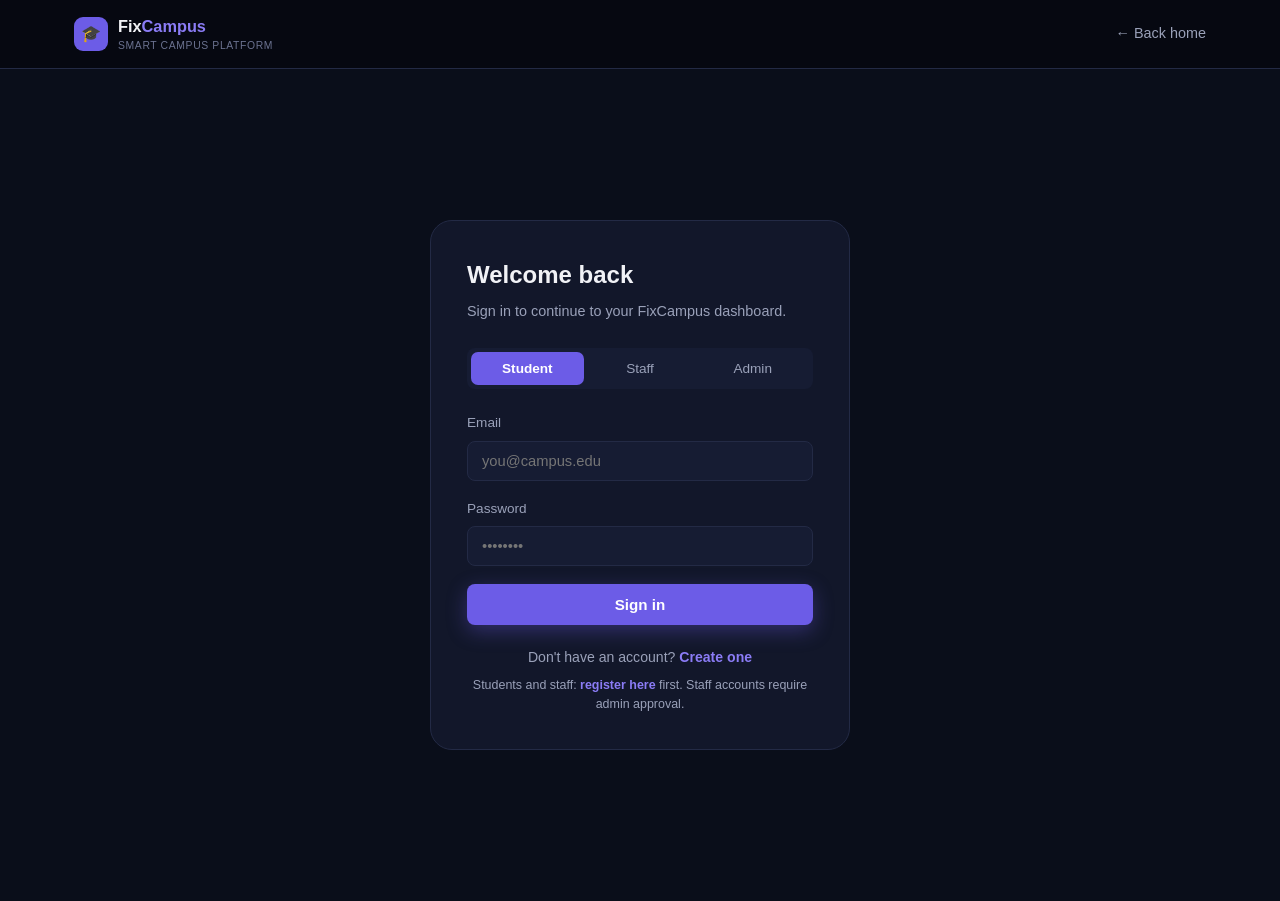
==== frontend/student-dashboard.html @ 4f2c56ac "Initial FixCampus project" ====
<!DOCTYPE html>
<html lang="en">
<head>
<meta charset="UTF-8" />
<meta name="viewport" content="width=device-width, initial-scale=1.0" />
<title>Student Dashboard — FixCampus</title>
<link rel="stylesheet" href="css/style.css" />
</head>
<body>

<nav class="navbar">
  <div class="container">
    <a href="index.html" class="brand">
      <div class="brand-mark">🎓</div>
      <div>
        <div class="brand-name">Fix<span>Campus</span></div>
        <div class="brand-sub">SMART CAMPUS PLATFORM</div>
      </div>
    </a>
    <div></div>
    <div class="nav-actions">
      <button class="btn btn-outline" id="logoutBtn">Log out</button>
    </div>
  </div>
</nav>

<div class="dash-shell">
  <aside class="sidebar">
    <div class="sidebar-user">
      <div class="name" id="sidebarName">Student</div>
      <div class="role" id="sidebarRole">student</div>
    </div>
    <a href="#" class="side-link active">📋 My Complaints</a>
    <a href="#submitForm" class="side-link">➕ Submit New</a>
    <a href="#" class="side-link logout" id="sidebarLogout">↩ Log out</a>
  </aside>

  <main class="dash-main">
    <div class="dash-header">
      <div>
        <h1>My Complaints</h1>
        <p>Report new issues and track their progress in real time.</p>
      </div>
    </div>

    <div class="mini-stats">
      <div class="mini-stat"><div class="num" id="statTotal">—</div><div class="lbl">Total submitted</div></div>
      <div class="mini-stat"><div class="num" id="statOpen">—</div><div class="lbl">In progress</div></div>
      <div class="mini-stat"><div class="num" id="statResolved">—</div><div class="lbl">Resolved</div></div>
      <div class="mini-stat"><div class="num" id="statAvg">3h</div><div class="lbl">Avg. response time</div></div>
    </div>

    <div class="panel" id="submitForm">
      <h3>Submit a new complaint</h3>
      <div class="form-msg" id="submitMsg"></div>
      <form id="complaintForm">
        <div class="field">
          <label for="cTitle">Title (optional)</label>
          <input type="text" id="cTitle" placeholder="e.g. Projector not working" />
        </div>
        <div class="field">
          <label for="cCategory">Category</label>
          <select id="cCategory" required>
            <option value="">Loading categories...</option>
          </select>
        </div>
        <div class="field">
          <label for="cLocation">Location</label>
          <input type="text" id="cLocation" placeholder="e.g. Room 204, Main Building" required />
        </div>
        <div class="field">
          <label for="cDescription">Description</label>
          <textarea id="cDescription" rows="4" placeholder="Describe the issue in detail..." required></textarea>
        </div>
        <button type="submit" class="btn btn-primary">Submit complaint</button>
      </form>
    </div>

    <div class="panel">
      <h3>Complaint history</h3>
      <div id="complaintsList"><p class="empty-state">Loading complaints...</p></div>
    </div>
  </main>
</div>

<script src="js/api.js"></script>
<script src="js/auth.js"></script>
<script src="js/student.js"></script>
</body>
</html>
---- frontend/css/style.css ----
/* ===========================================================
   FixCampus — Shared styles (tokens, layout, components)
   =========================================================== */

:root {
  --bg-dark: #0a0e1a;
  --bg-darker: #060811;
  --bg-card: #12172a;
  --bg-card-alt: #161c33;
  --border: #232a45;

  --purple: #6c5ce7;
  --purple-light: #8b7cf6;
  --purple-dark: #4c3fc7;
  --green: #00d9a3;
  --orange: #ff8c42;

  --text-main: #f1f2f6;
  --text-muted: #9aa1b9;
  --text-faint: #6b7290;

  --radius-sm: 8px;
  --radius-md: 14px;
  --radius-lg: 22px;

  --shadow-card: 0 10px 30px rgba(0, 0, 0, 0.35);
  --font-main: "Inter", -apple-system, BlinkMacSystemFont, "Segoe UI", sans-serif;
}

* { box-sizing: border-box; margin: 0; padding: 0; }

html { scroll-behavior: smooth; }

body {
  background: var(--bg-dark);
  color: var(--text-main);
  font-family: var(--font-main);
  line-height: 1.5;
  -webkit-font-smoothing: antialiased;
}

img { max-width: 100%; display: block; }
a { color: inherit; text-decoration: none; }
ul { list-style: none; }
button { font-family: inherit; cursor: pointer; border: none; }

.container {
  max-width: 1180px;
  margin: 0 auto;
  padding: 0 24px;
}

/* ---------- Buttons ---------- */
.btn {
  display: inline-flex;
  align-items: center;
  gap: 8px;
  padding: 12px 22px;
  border-radius: var(--radius-sm);
  font-weight: 600;
  font-size: 0.95rem;
  transition: transform 0.15s ease, box-shadow 0.15s ease, background 0.15s ease;
}
.btn-primary {
  background: var(--purple);
  color: #fff;
  box-shadow: 0 6px 20px rgba(108, 92, 231, 0.35);
}
.btn-primary:hover { background: var(--purple-light); transform: translateY(-1px); }

.btn-outline {
  background: transparent;
  color: var(--text-main);
  border: 1px solid var(--border);
}
.btn-outline:hover { border-color: var(--purple-light); }

.btn-block { width: 100%; justify-content: center; }
.btn:disabled { opacity: 0.6; cursor: not-allowed; }

/* ---------- Navbar ---------- */
.navbar {
  border-bottom: 1px solid var(--border);
  background: var(--bg-darker);
  position: sticky;
  top: 0;
  z-index: 50;
}
.navbar .container {
  display: flex;
  align-items: center;
  justify-content: space-between;
  height: 68px;
}
.brand { display: flex; align-items: center; gap: 10px; }
.brand-mark {
  width: 34px; height: 34px;
  background: var(--purple);
  border-radius: 9px;
  display: flex; align-items: center; justify-content: center;
  font-weight: 700;
}
.brand-name { font-weight: 700; font-size: 1.02rem; }
.brand-name span { color: var(--purple-light); }
.brand-sub { font-size: 0.65rem; color: var(--text-faint); letter-spacing: 0.06em; }

.nav-links { display: flex; align-items: center; gap: 10px; }
.nav-pill {
  padding: 7px 16px;
  border-radius: 999px;
  background: var(--bg-card);
  font-size: 0.88rem;
  color: var(--text-muted);
}
.nav-pill.active { background: var(--purple); color: #fff; }
.nav-actions { display: flex; align-items: center; gap: 14px; }
.icon-btn {
  width: 36px; height: 36px;
  border-radius: 9px;
  background: var(--bg-card);
  border: 1px solid var(--border);
  display: flex; align-items: center; justify-content: center;
  font-size: 1rem;
}
.nav-login { font-size: 0.9rem; color: var(--text-muted); }
.nav-login:hover { color: var(--text-main); }

/* ---------- Hero ---------- */
.hero {
  padding: 72px 0 90px;
  position: relative;
  overflow: hidden;
}
.eyebrow {
  display: inline-flex;
  align-items: center;
  gap: 8px;
  padding: 6px 14px;
  border: 1px solid var(--border);
  border-radius: 999px;
  font-size: 0.82rem;
  color: var(--purple-light);
  margin-bottom: 26px;
}
.hero-grid {
  display: grid;
  grid-template-columns: 1.1fr 0.9fr;
  gap: 40px;
  align-items: center;
}
.hero h1 {
  font-size: 3.1rem;
  font-weight: 800;
  line-height: 1.08;
  letter-spacing: -0.02em;
}
.hero h1 .accent { color: var(--purple-light); }
.hero p.lead {
  margin-top: 22px;
  color: var(--text-muted);
  font-size: 1.05rem;
  max-width: 480px;
}
.hero-actions { display: flex; gap: 14px; margin-top: 32px; }
.hero-checks {
  display: flex; gap: 22px; margin-top: 30px;
  font-size: 0.85rem; color: var(--text-faint);
}
.hero-checks span::before { content: "✓ "; color: var(--green); }

.tracking-card {
  background: var(--bg-card);
  border: 1px solid var(--border);
  border-radius: var(--radius-lg);
  padding: 22px;
  box-shadow: var(--shadow-card);
}
.tracking-card .tc-head {
  display: flex; justify-content: space-between; align-items: center;
  margin-bottom: 18px;
}
.tc-label { font-size: 0.78rem; color: var(--text-faint); }
.tc-title { font-weight: 700; font-size: 1.05rem; margin-top: 2px; }
.tc-status {
  font-size: 0.72rem; font-weight: 700; color: var(--green);
  background: rgba(0, 217, 163, 0.12);
  padding: 5px 12px; border-radius: 999px;
  display: flex; align-items: center; gap: 6px;
}
.tc-status::before { content: ""; width: 7px; height: 7px; border-radius: 50%; background: var(--green); }

.tc-step {
  display: flex; align-items: center; gap: 14px;
  background: var(--bg-card-alt);
  border-radius: var(--radius-md);
  padding: 14px 16px;
  margin-bottom: 12px;
}
.tc-icon {
  width: 38px; height: 38px; border-radius: 10px;
  display: flex; align-items: center; justify-content: center;
  font-size: 1.05rem; flex-shrink: 0;
}
.tc-icon.purple { background: rgba(108, 92, 231, 0.18); }
.tc-icon.green { background: rgba(0, 217, 163, 0.18); }
.tc-step strong { display: block; font-size: 0.92rem; }
.tc-step small { color: var(--text-faint); font-size: 0.78rem; }
.tc-check { margin-left: auto; color: var(--green); }

/* ---------- Section titles ---------- */
.section { padding: 90px 0; }
.section-head { text-align: center; margin-bottom: 50px; }
.section-tag {
  color: var(--purple-light); font-size: 0.82rem; font-weight: 700;
  letter-spacing: 0.06em; margin-bottom: 12px; display: block;
}
.section-head h2 { font-size: 2.1rem; font-weight: 800; letter-spacing: -0.01em; }
.section-head p { color: var(--text-muted); margin-top: 12px; }

/* ---------- Feature cards ---------- */
.feature-grid {
  display: grid;
  grid-template-columns: repeat(3, 1fr);
  gap: 22px;
}
.feature-card {
  background: var(--bg-card);
  border: 1px solid var(--border);
  border-radius: var(--radius-lg);
  padding: 28px;
}
.feature-icon {
  width: 42px; height: 42px; border-radius: 11px;
  display: flex; align-items: center; justify-content: center;
  font-size: 1.2rem; margin-bottom: 18px;
}
.feature-card h3 { font-size: 1.08rem; margin-bottom: 10px; }
.feature-card p { color: var(--text-muted); font-size: 0.92rem; }

/* ---------- Stats ---------- */
.stats-section { background: var(--bg-dark); padding: 70px 0; }
.stats-grid { display: grid; grid-template-columns: repeat(3, 1fr); gap: 22px; }
.stat-card {
  border-radius: var(--radius-lg);
  padding: 30px;
  color: #fff;
}
.stat-card.purple { background: linear-gradient(135deg, #6c5ce7, #7f6cf0); }
.stat-card.green { background: linear-gradient(135deg, #0fae82, #12c79a); }
.stat-card.orange { background: linear-gradient(135deg, #e8772e, #ff9a4d); }
.stat-value { font-size: 2rem; font-weight: 800; margin: 8px 0 4px; }
.stat-label { font-size: 0.9rem; opacity: 0.9; }

/* ---------- Testimonials ---------- */
.testimonials-section { background: var(--bg-darker); }
.testimonial-grid { display: grid; grid-template-columns: repeat(3, 1fr); gap: 20px; }
.testimonial-card {
  background: var(--bg-card);
  border: 1px solid var(--border);
  border-radius: var(--radius-md);
  padding: 22px;
}
.t-avatar {
  width: 36px; height: 36px; border-radius: 50%;
  background: var(--purple);
  display: flex; align-items: center; justify-content: center;
  font-weight: 700; font-size: 0.9rem; margin-bottom: 12px;
}
.t-name { font-weight: 700; font-size: 0.94rem; }
.t-role { font-size: 0.76rem; color: var(--text-faint); margin-bottom: 10px; }
.t-stars { color: var(--orange); font-size: 0.85rem; margin-bottom: 10px; }
.t-comment { color: var(--text-muted); font-size: 0.9rem; margin-bottom: 12px; }
.t-date { font-size: 0.74rem; color: var(--text-faint); }

/* ---------- CTA ---------- */
.cta-section { text-align: center; padding: 100px 0; }
.cta-badge {
  width: 54px; height: 54px; border-radius: 14px; background: var(--purple);
  display: flex; align-items: center; justify-content: center;
  font-weight: 800; margin: 0 auto 26px; font-size: 1.2rem;
}
.cta-section h2 { font-size: 1.9rem; font-weight: 800; max-width: 560px; margin: 0 auto; }
.cta-section p { color: var(--text-muted); margin: 16px auto 30px; max-width: 480px; }

/* ---------- Footer ---------- */
.footer { border-top: 1px solid var(--border); padding: 60px 0 26px; background: var(--bg-darker); }
.footer-grid { display: grid; grid-template-columns: 1.4fr 1fr 1fr; gap: 40px; margin-bottom: 40px; }
.footer-brand p { color: var(--text-muted); font-size: 0.88rem; margin-top: 14px; max-width: 300px; }
.footer-col h4 { font-size: 0.9rem; margin-bottom: 16px; }
.footer-col li { margin-bottom: 10px; }
.footer-col a { color: var(--text-muted); font-size: 0.88rem; }
.footer-col a:hover { color: var(--purple-light); }
.footer-bottom {
  border-top: 1px solid var(--border);
  padding-top: 22px;
  display: flex; justify-content: space-between;
  color: var(--text-faint); font-size: 0.8rem;
}

/* ---------- Auth pages ---------- */
.auth-wrap {
  min-height: calc(100vh - 68px);
  display: flex; align-items: center; justify-content: center;
  padding: 40px 20px;
}
.auth-card {
  width: 100%; max-width: 420px;
  background: var(--bg-card);
  border: 1px solid var(--border);
  border-radius: var(--radius-lg);
  padding: 36px;
}
.auth-card h2 { font-size: 1.5rem; font-weight: 800; margin-bottom: 8px; }
.auth-card p.sub { color: var(--text-muted); font-size: 0.9rem; margin-bottom: 26px; }

.role-tabs {
  display: flex; background: var(--bg-card-alt); border-radius: var(--radius-sm);
  padding: 4px; margin-bottom: 24px;
}
.role-tab {
  flex: 1; text-align: center; padding: 9px 0; border-radius: 7px;
  font-size: 0.85rem; color: var(--text-muted); background: transparent;
}
.role-tab.active { background: var(--purple); color: #fff; font-weight: 600; }

.field { margin-bottom: 18px; }
.field label { display: block; font-size: 0.85rem; color: var(--text-muted); margin-bottom: 7px; }
.field input, .field select, .field textarea {
  width: 100%; padding: 11px 14px;
  background: var(--bg-card-alt);
  border: 1px solid var(--border);
  border-radius: var(--radius-sm);
  color: var(--text-main); font-size: 0.92rem;
  font-family: inherit;
}
.field input:focus, .field select:focus, .field textarea:focus {
  outline: none; border-color: var(--purple-light);
}
.form-msg { font-size: 0.85rem; margin-bottom: 14px; padding: 10px 14px; border-radius: var(--radius-sm); display: none; }
.form-msg.error { display: block; background: rgba(255, 90, 90, 0.12); color: #ff8080; }
.form-msg.success { display: block; background: rgba(0, 217, 163, 0.12); color: var(--green); }

.auth-switch { text-align: center; margin-top: 22px; font-size: 0.88rem; color: var(--text-muted); }
.auth-switch a { color: var(--purple-light); font-weight: 600; }

/* ---------- Dashboard shell ---------- */
.dash-shell { display: flex; min-height: calc(100vh - 68px); }
.sidebar {
  width: 240px; flex-shrink: 0;
  background: var(--bg-darker);
  border-right: 1px solid var(--border);
  padding: 26px 16px;
}
.sidebar-user { padding: 0 8px 20px; border-bottom: 1px solid var(--border); margin-bottom: 18px; }
.sidebar-user .name { font-weight: 700; font-size: 0.95rem; }
.sidebar-user .role { font-size: 0.76rem; color: var(--purple-light); text-transform: capitalize; }
.side-link {
  display: flex; align-items: center; gap: 10px;
  padding: 11px 12px; border-radius: var(--radius-sm);
  color: var(--text-muted); font-size: 0.9rem; margin-bottom: 4px;
}
.side-link.active, .side-link:hover { background: var(--bg-card); color: var(--text-main); }
.side-link.logout { margin-top: 20px; color: #ff8080; }

.dash-main { flex: 1; padding: 32px; max-width: 1100px; }
.dash-header { display: flex; justify-content: space-between; align-items: flex-start; margin-bottom: 28px; }
.dash-header h1 { font-size: 1.5rem; font-weight: 800; }
.dash-header p { color: var(--text-muted); font-size: 0.9rem; margin-top: 4px; }

.mini-stats { display: grid; grid-template-columns: repeat(4, 1fr); gap: 16px; margin-bottom: 30px; }
.mini-stat { background: var(--bg-card); border: 1px solid var(--border); border-radius: var(--radius-md); padding: 18px; }
.mini-stat .num { font-size: 1.5rem; font-weight: 800; }
.mini-stat .lbl { font-size: 0.8rem; color: var(--text-muted); margin-top: 4px; }

.panel { background: var(--bg-card); border: 1px solid var(--border); border-radius: var(--radius-lg); padding: 24px; margin-bottom: 24px; }
.panel h3 { font-size: 1.05rem; margin-bottom: 18px; }

.complaint-row {
  display: flex; align-items: center; gap: 16px;
  padding: 16px; border-radius: var(--radius-md);
  background: var(--bg-card-alt); margin-bottom: 12px;
}
.complaint-row .info { flex: 1; }
.complaint-row .info h4 { font-size: 0.95rem; margin-bottom: 4px; }
.complaint-row .info p { font-size: 0.82rem; color: var(--text-muted); }
.complaint-row .meta { font-size: 0.75rem; color: var(--text-faint); margin-top: 6px; }

.badge {
  font-size: 0.72rem; font-weight: 700; padding: 5px 12px; border-radius: 999px;
  white-space: nowrap;
}
.badge-submitted { background: rgba(154, 161, 185, 0.15); color: #b7bcd1; }
.badge-assigned { background: rgba(255, 140, 66, 0.15); color: var(--orange); }
.badge-in_progress { background: rgba(108, 92, 231, 0.15); color: var(--purple-light); }
.badge-resolved { background: rgba(0, 217, 163, 0.15); color: var(--green); }

.empty-state { text-align: center; padding: 40px 20px; color: var(--text-muted); }

select.status-select {
  padding: 8px 12px; background: var(--bg-dark); border: 1px solid var(--border);
  border-radius: 7px; color: var(--text-main); font-size: 0.82rem;
}

/* ---------- Responsive ---------- */
@media (max-width: 900px) {
  .hero-grid { grid-template-columns: 1fr; }
  .feature-grid, .stats-grid, .testimonial-grid { grid-template-columns: 1fr; }
  .footer-grid { grid-template-columns: 1fr; }
  .dash-shell { flex-direction: column; }
  .sidebar { width: 100%; }
  .mini-stats { grid-template-columns: repeat(2, 1fr); }
  .nav-links { display: none; }
  .hero h1 { font-size: 2.2rem; }
}
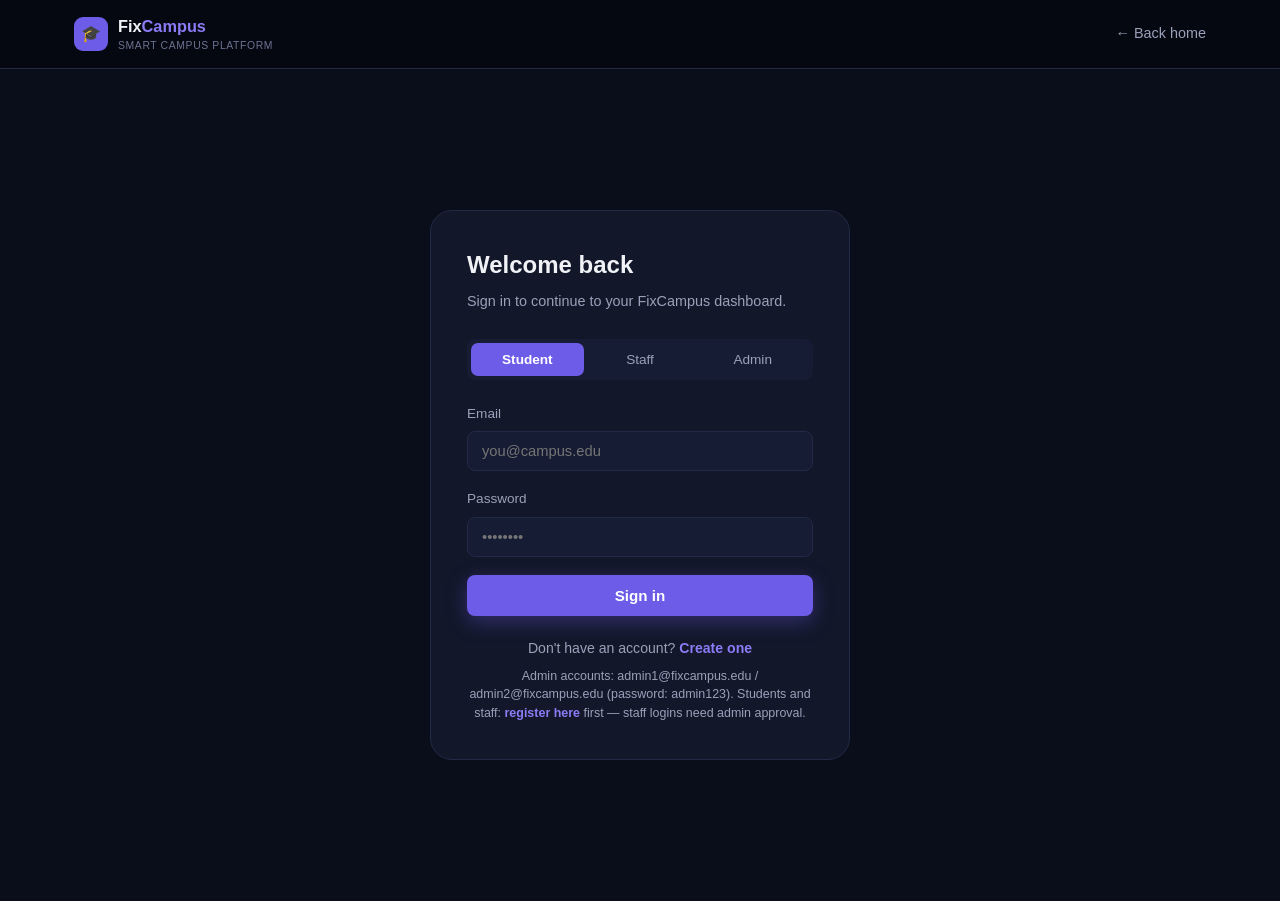
==== commit 66dc163b: "Add photo upload option" ====
--- a/frontend/student-dashboard.html
+++ b/frontend/student-dashboard.html
@@ -1,3 +1,4 @@
+
 <!DOCTYPE html>
 <html lang="en">
 <head>
@@ -72,6 +73,10 @@
           <label for="cDescription">Description</label>
           <textarea id="cDescription" rows="4" placeholder="Describe the issue in detail..." required></textarea>
         </div>
+        <div class="field">
+          <label for="cPhoto">Upload Photo</label>
+          <input type="file" id="cPhoto" accept="image/*" />
+        </div>
         <button type="submit" class="btn btn-primary">Submit complaint</button>
       </form>
     </div>
@@ -88,3 +93,4 @@
 <script src="js/student.js"></script>
 </body>
 </html>
+
